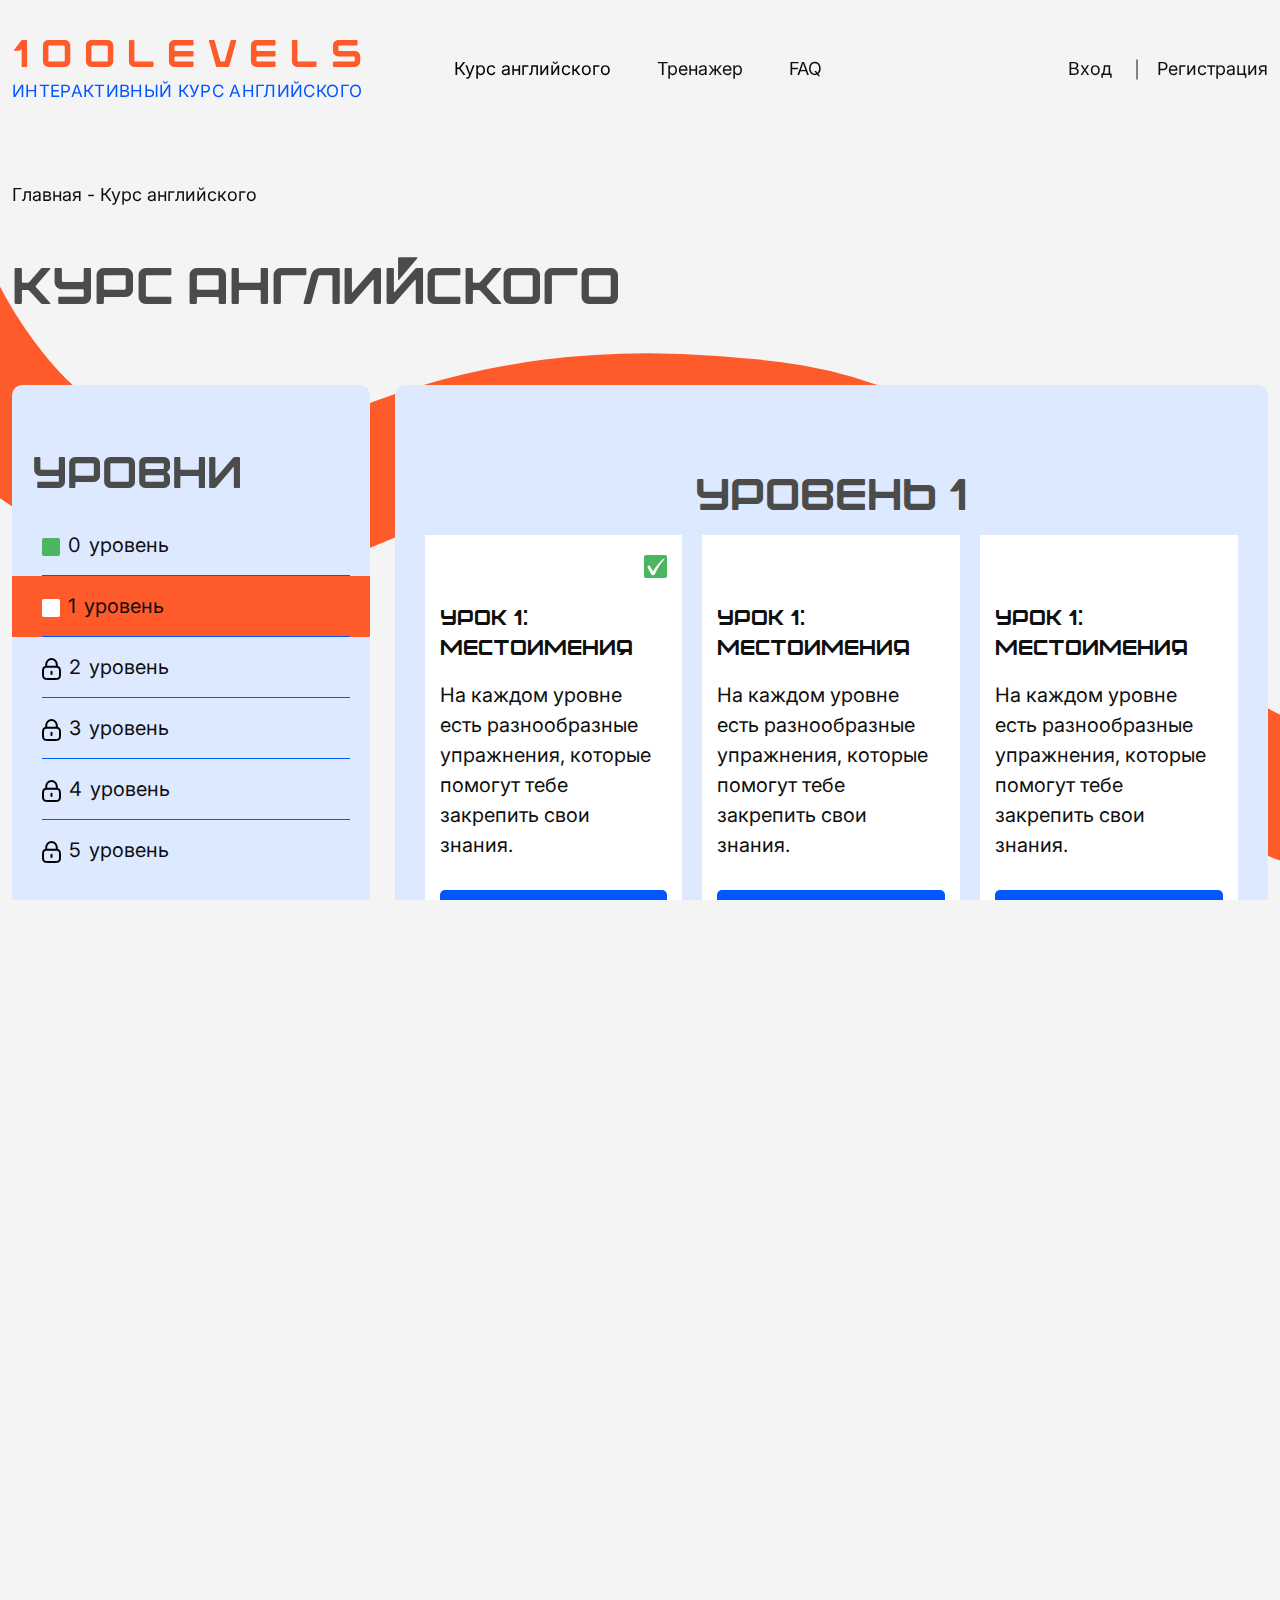
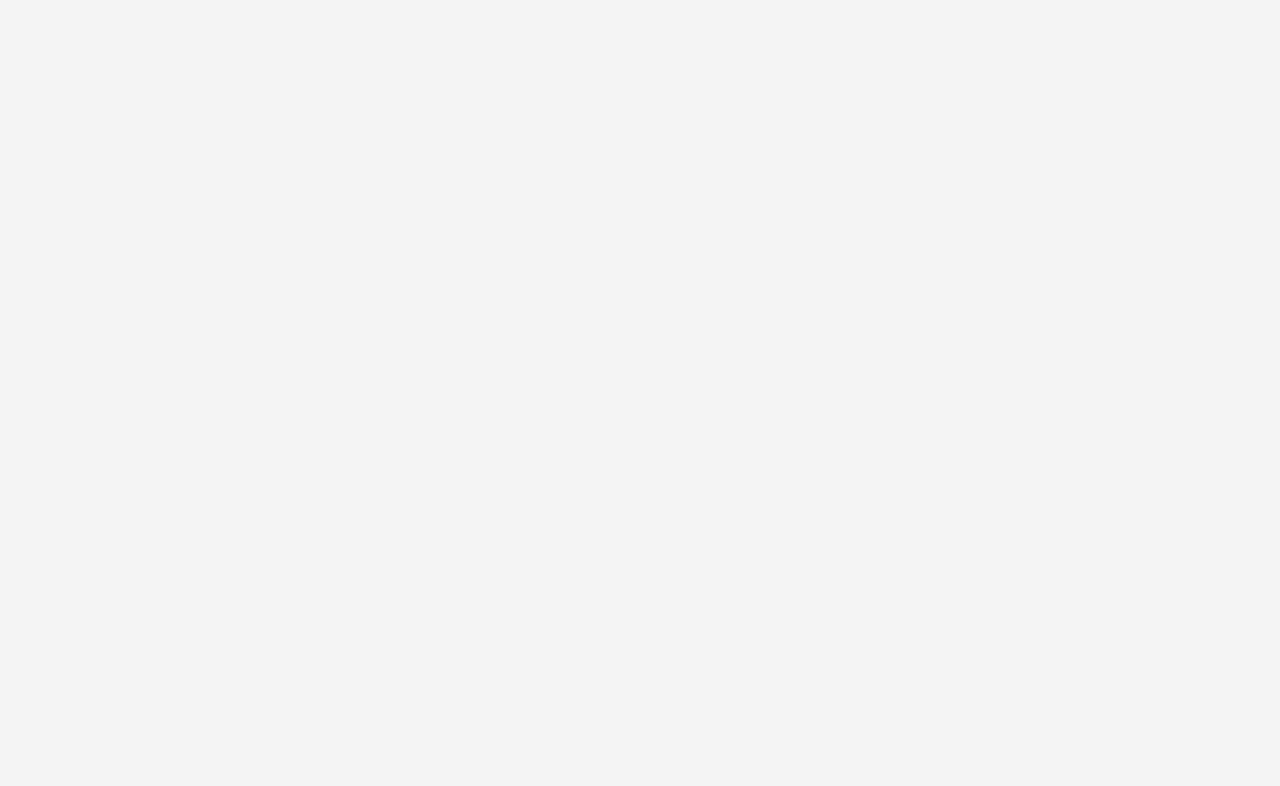
==== lesson.html @ b23f9817 "create new pages" ====
<!DOCTYPE html>
<html lang="en">
  <head>
    <meta charset="UTF-8" />
    <meta name="viewport" content="width=device-width, initial-scale=1.0" />
    <title>100 Levels</title>
    <link rel="preconnect" href="https://fonts.googleapis.com" />
    <link rel="preconnect" href="https://fonts.gstatic.com" crossorigin />
    <link
      href="https://fonts.googleapis.com/css2?family=Inter:ital,opsz,wght@0,14..32,100..900;1,14..32,100..900&display=swap"
      rel="stylesheet"
    />
    <link
      rel="stylesheet"
      href="https://unpkg.com/swiper/swiper-bundle.min.css"
    />
    <link
      href="https://cdn.jsdelivr.net/npm/bootstrap@5.3.3/dist/css/bootstrap.min.css"
      rel="stylesheet"
      integrity="sha384-QWTKZyjpPEjISv5WaRU9OFeRpok6YctnYmDr5pNlyT2bRjXh0JMhjY6hW+ALEwIH"
      crossorigin="anonymous"
    />
    <link rel="stylesheet" href="css/reset.css" />
    <link rel="stylesheet" href="css/fonts.css" />
    <link rel="stylesheet" href="css/style.css" />
  </head>
  <body>
    <div class="wrap">
      <header class="header">
        <div class="container-fluid">
          <div class="header-wrap">
            <div class="header-left">
              <a href="/" class="header-logo">
                <span>100LEVELs</span>
                <p>Интерактивный курс английского</p>
              </a>

              <nav class="navbar navbar-expand-lg nav-head">
                <div class="container-fluid">
                  <button
                    class="navbar-toggler"
                    type="button"
                    data-bs-toggle="offcanvas"
                    data-bs-target="#offcanvasNavbar"
                    aria-controls="offcanvasNavbar"
                    aria-label="Toggle navigation"
                  >
                    <span class="navbar-toggler-icon">
                      <img src="images/1.svg" alt="" />
                    </span>
                  </button>
                  <div
                    class="offcanvas offcanvas-end"
                    tabindex="-1"
                    id="offcanvasNavbar"
                    aria-labelledby="offcanvasNavbarLabel"
                  >
                    <div class="offcanvas-header">
                      <button
                        type="button"
                        class="btn-close"
                        data-bs-dismiss="offcanvas"
                        aria-label="Close"
                      ></button>
                    </div>
                    <div class="offcanvas-body">
                      <div class="header-right">
                        <a href="#" class="header-vhod">Вход</a>
                        <a href="#" class="header-registration">Регистрация</a>
                      </div>
                      <ul class="navbar-nav">
                        <li class="nav-item">
                          <a
                            class="nav-link active"
                            aria-current="page"
                            href="states.html"
                            >Курс английского</a
                          >
                        </li>
                        <li class="nav-item">
                          <a class="nav-link" href="states-open.html"
                            >Тренажер</a
                          >
                        </li>
                        <li class="nav-item">
                          <a class="nav-link" href="#">FAQ</a>
                        </li>
                      </ul>
                      <div class="canvas-logo">
                        <span>100LEVELs</span>
                        <p>Интерактивный курс английского</p>
                      </div>
                    </div>
                  </div>
                </div>
              </nav>
            </div>
            <div class="header-right">
              <a href="#" class="header-vhod">Вход</a>
              <a href="#" class="header-registration">Регистрация</a>
            </div>
          </div>
        </div>
      </header>
      <main class="main">
        <div class="breadcrumbs">
          <div class="container-fluid">
            <div class="breadcrumbs-row">
              <a href="">
                <span>Главная </span>
              </a>
              <div class="bread-cp">-</div>
              <a href="">
                <span>Курс английского</span>
              </a>
            </div>
          </div>
        </div>
        <div class="container-fluid">
          <h1 class="title">Курс английского</h1>
        </div>
        <section class="section lesson">
          <div class="container-fluid">
            <div class="lesson-wrap">
              <div class="side">
                <div class="side-block">
                  <div class="accordion" id="accordionExample">
                    <div class="accordion-item">
                      <h2 class="accordion-header">
                        <button
                          class="accordion-button"
                          type="button"
                          data-bs-toggle="collapse"
                          data-bs-target="#collapseOne"
                          aria-expanded="true"
                          aria-controls="collapseOne"
                        >
                          <p>Уровни</p>
                          <img
                            class="lesson-arr"
                            src="images/lesson/arrow-end.svg"
                            alt=""
                          />
                        </button>
                      </h2>
                      <div
                        id="collapseOne"
                        class="accordion-collapse collapse show"
                        data-bs-parent="#accordionExample"
                      >
                        <div class="accordion-body side-levels">
                          <a href="#" class="side-level side-level--succes">
                            <div class="side-level-item">
                              <div class="side-level-img">
                                <img src="images/lesson/bg-green.svg" alt="" />
                              </div>
                              <div class="side-level-number">0</div>
                              <div class="side-level-text">уровень</div>
                            </div>
                          </a>
                          <a href="#" class="side-level side-level--active">
                            <div class="side-level-item">
                              <div class="side-level-img">
                                <img src="images/lesson/bg-white.svg" alt="" />
                              </div>
                              <div class="side-level-number">1</div>
                              <div class="side-level-text">уровень</div>
                            </div>
                          </a>
                          <a href="#" class="side-level">
                            <div class="side-level-item">
                              <div class="side-level-img">
                                <img src="images/lesson/bg-zamok.svg" alt="" />
                              </div>
                              <div class="side-level-number">2</div>
                              <div class="side-level-text">уровень</div>
                            </div>
                          </a>
                          <a href="#" class="side-level">
                            <div class="side-level-item">
                              <div class="side-level-img">
                                <img src="images/lesson/bg-zamok.svg" alt="" />
                              </div>
                              <div class="side-level-number">3</div>
                              <div class="side-level-text">уровень</div>
                            </div>
                          </a>
                          <a href="#" class="side-level">
                            <div class="side-level-item">
                              <div class="side-level-img">
                                <img src="images/lesson/bg-zamok.svg" alt="" />
                              </div>
                              <div class="side-level-number">4</div>
                              <div class="side-level-text">уровень</div>
                            </div>
                          </a>
                          <a href="#" class="side-level">
                            <div class="side-level-item">
                              <div class="side-level-img">
                                <img src="images/lesson/bg-zamok.svg" alt="" />
                              </div>
                              <div class="side-level-number">5</div>
                              <div class="side-level-text">уровень</div>
                            </div>
                          </a>
                        </div>
                      </div>
                    </div>
                  </div>
                </div>
                <div class="side-banner">
                  <div class="side-banner-text">Учите английский легко</div>
                  <div class="side-banner-img">
                    <img src="images/lesson/banner.png" alt="" />
                  </div>
                </div>
              </div>
              <div class="lesson-main">
                <div class="lesson-main-title">Уровень 1</div>
                <div class="lesson-wrapper">
                  <div class="lesson-item lesson-item--check">
                    <div class="lesson-check">
                      <img src="images/lesson/check-lesson.svg" alt="" />
                    </div>
                    <div class="lesson-item-title">Урок 1: Местоимения</div>
                    <p>
                      На каждом уровне есть разнообразные упражнения, которые
                      помогут тебе закрепить свои знания.
                    </p>
                    <a class="btns lesson-item-btn" href="#">Перейти</a>
                  </div>
                  <div class="lesson-item">
                    <div class="lesson-check">
                      <img src="images/lesson/check-lesson.svg" alt="" />
                    </div>
                    <div class="lesson-item-title">Урок 1: Местоимения</div>
                    <p>
                      На каждом уровне есть разнообразные упражнения, которые
                      помогут тебе закрепить свои знания.
                    </p>
                    <a class="btns lesson-item-btn" href="#">Перейти</a>
                  </div>
                  <div class="lesson-item">
                    <div class="lesson-check">
                      <img src="images/lesson/check-lesson.svg" alt="" />
                    </div>
                    <div class="lesson-item-title">Урок 1: Местоимения</div>
                    <p>
                      На каждом уровне есть разнообразные упражнения, которые
                      помогут тебе закрепить свои знания.
                    </p>
                    <a class="btns lesson-item-btn" href="#">Перейти</a>
                  </div>
                  <div class="lesson-item">
                    <div class="lesson-check">
                      <img src="images/lesson/check-lesson.svg" alt="" />
                    </div>
                    <div class="lesson-item-title">Урок 1: Местоимения</div>
                    <p>
                      На каждом уровне есть разнообразные упражнения, которые
                      помогут тебе закрепить свои знания.
                    </p>
                    <a class="btns lesson-item-btn" href="#">Перейти</a>
                  </div>
                  <div class="lesson-item">
                    <div class="lesson-check">
                      <img src="images/lesson/check-lesson.svg" alt="" />
                    </div>
                    <div class="lesson-item-title">Урок 1: Местоимения</div>
                    <p>
                      На каждом уровне есть разнообразные упражнения, которые
                      помогут тебе закрепить свои знания.
                    </p>
                    <a class="btns lesson-item-btn" href="#">Перейти</a>
                  </div>
                  <div class="lesson-item">
                    <div class="lesson-check">
                      <img src="images/lesson/check-lesson.svg" alt="" />
                    </div>
                    <div class="lesson-item-title">Урок 1: Местоимения</div>
                    <p>
                      На каждом уровне есть разнообразные упражнения, которые
                      помогут тебе закрепить свои знания.
                    </p>
                    <a class="btns lesson-item-btn" href="#">Перейти</a>
                  </div>
                  <div class="lesson-item">
                    <div class="lesson-check">
                      <img src="images/lesson/check-lesson.svg" alt="" />
                    </div>
                    <div class="lesson-item-title">Урок 1: Местоимения</div>
                    <p>
                      На каждом уровне есть разнообразные упражнения, которые
                      помогут тебе закрепить свои знания.
                    </p>
                    <a class="btns lesson-item-btn" href="#">Перейти</a>
                  </div>
                  <div class="lesson-item">
                    <div class="lesson-check">
                      <img src="images/lesson/check-lesson.svg" alt="" />
                    </div>
                    <div class="lesson-item-title">Урок 1: Местоимения</div>
                    <p>
                      На каждом уровне есть разнообразные упражнения, которые
                      помогут тебе закрепить свои знания.
                    </p>
                    <a class="btns lesson-item-btn" href="#">Перейти</a>
                  </div>
                  <div class="lesson-item">
                    <div class="lesson-check">
                      <img src="images/lesson/check-lesson.svg" alt="" />
                    </div>
                    <div class="lesson-item-title">Урок 1: Местоимения</div>
                    <p>
                      На каждом уровне есть разнообразные упражнения, которые
                      помогут тебе закрепить свои знания.
                    </p>
                    <a class="btns lesson-item-btn" href="#">Перейти</a>
                  </div>
                </div>
              </div>
            </div>
          </div>
        </section>
      </main>
      <footer class="footer">
        <div class="container-fluid">
          <div class="footer-desk">
            <div class="footer-wrap">
              <div class="footer-left">
                <a href="/" class="footer-logo">
                  <span>100LEVELs</span>
                  <p>Интерактивный курс английского</p>
                </a>
                <nav class="footer-nav">
                  <ul>
                    <li>
                      <a href="#">Курс английского</a>
                    </li>
                    <li>
                      <a href="#">Тренажер</a>
                    </li>
                    <li>
                      <a href="#">FAQ</a>
                    </li>
                  </ul>
                </nav>
              </div>
              <div class="footer-right">
                <span>По всем вопросам:</span>
                <a href="mailto:info@100levels.ru">info@100levels.ru</a>
                <div class="cards">
                  <div class="cards-img">
                    <img src="images/mir.svg" alt="" />
                  </div>
                  <div class="cards-img">
                    <img src="images/visa.svg" alt="" />
                  </div>
                  <div class="cards-img">
                    <img src="images/mastercard.svg" alt="" />
                  </div>
                </div>
              </div>
            </div>
            <a href="#" class="confidince">Правовая информация</a>
          </div>
          <div class="footer-mobile">
            <a href="/" class="footer-logo">
              <span>100LEVELs</span>
              <p>Интерактивный курс английского</p>
            </a>
            <div class="footer-row">
              <nav class="footer-nav">
                <ul>
                  <li>
                    <a href="#">Курс английского</a>
                  </li>
                  <li>
                    <a href="#">Тренажер</a>
                  </li>
                  <li>
                    <a href="#">FAQ</a>
                  </li>
                </ul>
              </nav>
              <div class="footer-right">
                <span>По всем вопросам:</span>
                <a href="mailto:info@100levels.ru">info@100levels.ru</a>
              </div>
            </div>
            <div class="footer-row-2">
              <a href="#" class="confidince">Правовая информация</a>
              <div class="cards">
                <div class="cards-img">
                  <img src="images/mir.svg" alt="" />
                </div>
                <div class="cards-img">
                  <img src="images/visa.svg" alt="" />
                </div>
                <div class="cards-img">
                  <img src="images/mastercard.svg" alt="" />
                </div>
              </div>
            </div>
          </div>
        </div>
      </footer>
    </div>
  </body>
  <script src="https://unpkg.com/swiper/swiper-bundle.min.js"></script>
  <script
    src="https://cdn.jsdelivr.net/npm/bootstrap@5.3.3/dist/js/bootstrap.bundle.min.js"
    integrity="sha384-YvpcrYf0tY3lHB60NNkmXc5s9fDVZLESaAA55NDzOxhy9GkcIdslK1eN7N6jIeHz"
    crossorigin="anonymous"
  ></script>
  <script src="js/main.js"></script>
</html>
---- css/fonts.css ----
@font-face {
  font-family: "BOWLER-Regular";
  src: url("../fonts/bowler-regular.eot"); /* IE 9 Compatibility Mode */
  src: url("../fonts/bowler-regular.eot?#iefix") format("embedded-opentype"),
    /* IE < 9 */ url("../fonts/bowler-regular.woff2") format("woff2"),
    /* Super Modern Browsers */ url("../fonts/bowler-regular.woff")
      format("woff"),
    /* Firefox >= 3.6, any other modern browser */
      url("../fonts/bowler-regular.ttf") format("truetype"),
    /* Safari, Android, iOS */ url("../fonts/bowler-regular.svg#bowler-regular")
      format("svg"); /* Chrome < 4, Legacy iOS */
}
---- css/style.css ----
:root {
  --font-family: "Inter", sans-serif;
  --second-family: "BOWLER-Regular", sans-serif;
  --third-family: "Brusher Bold", sans-serif;
}

.container-fluid {
  max-width: 1736px;
}

.wrap {
  min-height: 100%;
  display: flex;
  flex-direction: column;
}

html {
  overflow-x: hidden;
}

html,
body {
  height: 100%;
}

img {
  max-width: 100%;
}

body {
  font-family: var(--font-family);
  font-weight: 400;
  font-size: 20px;
  line-height: 200%;
  color: #0f0f0f;
  overflow-x: hidden;
  background: #f4f4f4;
}

main {
  flex-grow: 1;
}

.header-wrap {
  display: flex;
  justify-content: space-between;
  align-items: center;
  padding-top: 30px;
  padding-bottom: 20px;
}

.header-left {
  display: flex;
  gap: 60px;
  align-items: center;
  max-height: 128px;
}

.header-logo {
  text-decoration: none;
}

.header-logo span {
  font-family: var(--second-family);
  font-weight: 400;
  font-size: 39px;
  line-height: 120%;
  letter-spacing: 0.31em;
  color: #ff5a2a;
}

.header-logo p {
  font-family: var(--font-family);
  font-weight: 400;
  font-size: 17px;
  line-height: 117%;
  letter-spacing: 0.02em;
  text-transform: uppercase;
  color: #0057ff;
  margin-bottom: 0;
}

.nav-head .nav-link {
  font-family: var(--font-family);
  font-weight: 400;
  font-size: 18px;
  line-height: 250%;
  text-align: center;
  color: #0f0f0f;
}

.nav-head .navbar-nav {
  gap: 30px;
}

.header-right {
  display: flex;
  align-items: center;
  gap: 10px;
}

.header-vhod {
  font-family: var(--font-family);
  font-weight: 400;
  font-size: 18px;
  line-height: 250%;
  text-align: center;
  color: #0f0f0f;
  position: relative;
  padding-right: 35px;
  text-decoration: none;
}

.header-vhod:after {
  content: "";
  position: absolute;
  top: 50%;
  right: 0;
  transform: translate(0%, -50%);
  background: #0f0f0f;
  width: 20px;
  height: 1px;
  transform: rotate(-90deg);
}

.header-registration {
  font-family: var(--font-family);
  font-weight: 400;
  font-size: 18px;
  line-height: 250%;
  text-align: center;
  color: #0f0f0f;
  text-decoration: none;
}

.hero-title {
  font-family: var(--second-family);
  font-weight: 400;
  font-size: 91px;
  line-height: 132%;
  letter-spacing: 0.14em;
  color: #4b4b4b;
  margin-bottom: 15px;
}

.hero-row {
  display: flex;
  gap: 40px;
}

.btns {
  border-radius: 5px;
  padding: 11px 10px;
  background: #0057ff;
  font-family: var(--font-family);
  font-weight: 400;
  font-size: 20px;
  line-height: 225%;
  text-transform: uppercase;
  text-align: center;
  color: #fff;
  transition: all 0.5s;
  display: block;
  text-decoration: none;
  height: -moz-max-content;
  height: max-content;
}

.btns:hover {
  background: #ff5a2a;
}

.hero-row span {
  font-family: var(--second-family);
  font-weight: 400;
  font-size: 25px;
  line-height: 160%;
  letter-spacing: 0.14em;
  color: #ff5a2a;
  max-width: 460px;
}

.hero-wrap {
  position: relative;
  padding-bottom: 80px;
}

.hero-wrap::after {
  content: "";
  position: absolute;
  bottom: 0px;
  right: 0;
  background: url("../images/man.svg");
  background-size: cover;
  background-repeat: no-repeat;
  width: 440px;
  height: 359px;
  z-index: -1;
}

.hero-slider {
  border: 4px solid #ff5a2a;
  border-radius: 20px;
  background: #fff;
}

.hero-slide-title {
  font-family: var(--second-family);
  font-weight: 400;
  font-size: 72px;
  line-height: 111%;
  color: #4b4b4b;
  margin-bottom: 25px;
  margin-top: 60px;
}

.hero-slide-text {
  font-family: var(--font-family);
  font-weight: 400;
  font-size: 20px;
  line-height: 200%;
  color: #0f0f0f;
  margin-bottom: 120px;
}

.hero-btns {
  display: flex;
  gap: 25px;
  align-items: center;
}

.hero-swiper {
  position: relative;
}

.hero-swiper-btn {
  border-radius: 5px;
  background: #0057ff;
  display: flex;
  align-items: center;
  justify-content: center;
  width: 67px;
  height: 52px;
}

.hero-slide {
  display: flex;
  justify-content: space-between;
  gap: 10px;
}

.hero-slide-info {
  padding-top: 50px;
  padding-left: 30px;
  padding-bottom: 75px;
}

.hero-pagination {
  display: flex;
  gap: 40px;
  position: absolute;
  top: 40px !important;
  left: 30px !important;
}

.hero-pagination .swiper-pagination-bullet {
  width: 72px;
  height: 2px;
  background: #4b4b4b;
  border-radius: 0;
}

.hero-pagination .swiper-pagination-bullet-active {
  width: 72px;
  height: 4px;
  background: #4b4b4b;
}

.hero-slide-img img {
  height: 100%;
  -o-object-fit: contain;
     object-fit: contain;
}

.banner-row {
  display: flex;
  justify-content: space-between;
  background: #ff5a2a;
  padding: 50px 35px;
  border-radius: 10px;
}

.banner-row {
  font-family: var(--second-family);
  font-weight: 400;
  font-size: 57px;
  line-height: 111%;
  letter-spacing: 0.04em;
  color: #fff;
  align-items: center;
}

.section {
  margin-bottom: 80px;
}

.banner-btn {
  width: 100%;
  max-width: 405px;
  line-height: 225%;
  letter-spacing: 0.1em;
}

.banner {
  position: relative;
}

.banner:after {
  content: "";
  position: absolute;
  right: -15%;
  top: -100%;
  border-radius: 100%;
  background: #0057ff;
  width: 413px;
  height: 413px;
  z-index: -1;
}

.banner-2-wrap {
  border-radius: 20px;
  background: #0057ff;
  padding: 50px 35px 0px;
  position: relative;
  display: flex;
  justify-content: space-between;
}

.banner-2-img {
  margin-right: -35px;
  margin-top: 120px;
  max-width: 450px;
}

.banner-2-img img {
  -o-object-fit: cover;
     object-fit: cover;
  max-width: none;
  width: 100%;
}

.banner-2-title {
  font-family: var(--second-family);
  font-weight: 400;
  font-size: 47px;
  line-height: 115%;
  letter-spacing: 0.14em;
  color: #fff;
  margin-bottom: 30px;
}

.banner-2-text {
  font-family: var(--font-family);
  font-weight: 400;
  font-size: 40px;
  line-height: 112%;
  color: #fff;
  max-width: 1050px;
}

.blocks-wrap {
  display: grid;
  grid-template-columns: 1fr 1fr 1fr 1fr 1fr 1fr;
  gap: 40px;
}

.blocks-item {
  padding-top: 50px;
  padding-left: 33px;
  padding-bottom: 37px;
  position: relative;
  display: flex;
  flex-direction: column;
  justify-content: space-between;
  grid-column: 2 span;
  border: 4px solid #0057ff;
  border-radius: 10px;
  background: #fff;
  min-height: 528px;
  overflow: hidden;
}

.blocks-item:nth-child(1) {
  grid-column: 3 span;
  padding-top: 70px;
}

.blocks-item:nth-child(2) {
  grid-column: 3 span;
  padding-top: 70px;
}

.blocks-item:nth-child(2n) {
  border: 4px solid #ff5a2a;
}

.blocks-item-title {
  font-family: var(--second-family);
  font-weight: 400;
  font-size: 28px;
  line-height: 146%;
  letter-spacing: 0.14em;
  color: #0f0f0f;
  margin-bottom: 20px;
  max-width: 450px;
}

.blocks-item-text {
  font-family: var(--font-family);
  font-weight: 400;
  font-size: 20px;
  line-height: 175%;
  color: #0f0f0f;
  max-width: 300px;
}

.blocks-item:nth-child(1) .blocks-item-text {
  max-width: 450px;
}

.blocks-item:nth-child(2) .blocks-item-text {
  max-width: 450px;
}

.blocks-item:nth-child(1) .blocks-item-title {
  max-width: 630px;
  font-size: 35px;
  margin-bottom: 25px;
}

.blocks-item:nth-child(2) .blocks-item-title {
  max-width: 630px;
  font-size: 35px;
  margin-bottom: 25px;
}

.blocks-item-img {
  position: absolute;
  bottom: -4px;
  right: 0;
}

.btn-item {
  display: flex;
  align-items: center;
  justify-content: center;
  border-radius: 5px;
  background: #0057ff;
  max-width: 106px;
  height: 82px;
}

.blocks-item-img-1::after {
  content: "";
  position: absolute;
  bottom: 30%;
  right: 65%;
  transform: translate(-50%, -50%);
  background: url("../images/block/1-1.svg");
  width: 150px;
  height: 93px;
  background-repeat: no-repeat;
}

.blocks-info {
  z-index: 2;
}

.blocks-info {
  margin-bottom: 15px;
}

.blocks-item:nth-child(3)::after {
  content: "";
  position: absolute;
  top: -10px;
  right: 0;
  background: url("../images/block/3-1.svg");
  width: 100px;
  height: 116px;
  background-repeat: no-repeat;
}

.blocks-item-img-4::after {
  content: "";
  position: absolute;
  top: 0;
  right: 0%;
  transform: translate(-50%, -50%);
  background: url("../images/block/4-1.svg");
  width: 93px;
  height: 104px;
  background-repeat: no-repeat;
}

.blocks-item:nth-child(4) {
  overflow: visible;
  padding-left: 10px;
}

.blocks-item-img-4 {
  bottom: 0px;
  right: -20px;
}

.form-wrapper {
  background: #0057ff;
  border-radius: 20px;
  display: flex;
  gap: 20px;
  padding-top: 120px;
  padding-left: 33px;
  padding-bottom: 10px;
  padding-right: 33px;
}

.form-info {
  display: flex;
  justify-content: space-between;
  flex-direction: column;
}

.form-info p {
  font-family: var(--font-family);
  font-weight: 400;
  font-size: 48px;
  line-height: 127%;
  color: #fff;
  max-width: 550px;
  margin-bottom: 130px;
  z-index: 2;
}

.form-info span {
  font-family: var(--second-family);
  font-weight: 400;
  font-size: 96px;
  text-transform: uppercase;
  color: #fff;
  position: relative;
}

.form-custom input:not([type=submit]) {
  width: 100%;
  display: block;
  margin-bottom: 20px;
  border: 2px solid #fff;
  padding: 10px 10px 10px 30px;
  max-width: 550px;
  font-family: var(--font-family);
  font-weight: 400;
  font-size: 20px;
  line-height: 200%;
  color: #fff;
  background: #0057ff;
  outline: none;
}

.form-custom input::-moz-placeholder {
  font-family: var(--font-family);
  font-weight: 400;
  font-size: 20px;
  line-height: 200%;
  color: #fff;
}

.form-custom input::placeholder {
  font-family: var(--font-family);
  font-weight: 400;
  font-size: 20px;
  line-height: 200%;
  color: #fff;
}

.form-wrap {
  width: 100%;
}

.form-btn {
  border-radius: 5px;
  padding: 11px 10px;
  background: #fff;
  font-family: var(--font-family);
  font-weight: 400;
  font-size: 20px;
  line-height: 225%;
  text-transform: uppercase;
  text-align: center;
  color: #0057ff;
  display: block;
  width: 100%;
  text-decoration: none;
  margin-top: 40px;
}

.form-custom label {
  display: flex;
  gap: 10px;
  align-items: center;
  margin-top: 30px;
}

.form-custom input[type=checkbox] {
  display: block;
  margin-bottom: 0px;
  padding: 0;
  width: 30px;
  height: 30px;
  background: #fff;
  border-radius: 3px;
  border: none;
  -webkit-appearance: none;
     -moz-appearance: none;
          appearance: none;
  position: relative;
  cursor: pointer;
  flex-shrink: 0;
}

.form-custom input[type=checkbox]:checked::after {
  content: "";
  position: absolute;
  top: 50%;
  left: 50%;
  transform: translate(-50%, -50%);
  border-radius: 3px;
  width: 20px;
  height: 20px;
  background: #ff5a2a;
}

.form-custom label span {
  font-family: var(--font-family);
  font-weight: 400;
  font-size: 14px;
  line-height: 146%;
  color: #fff;
}

.form-custom label span a {
  text-decoration: none;
  border-bottom: 1px solid #ff5a2a;
  display: inline;
  font-family: var(--font-family);
  font-weight: 400;
  font-size: 14px;
  line-height: 146%;
  color: #fff;
}

.form-custom {
  width: 100%;
  max-width: 550px;
}

.blocks {
  padding-bottom: 220px;
  position: relative;
  margin-bottom: 0;
}

.blocks::after {
  content: "";
  position: absolute;
  bottom: 0;
  left: 0;
  width: 100%;
  height: 550px;
  background: url(../images/bg-2.svg);
  z-index: -1;
  background-size: cover;
  background-repeat: no-repeat;
}

.blocks::before {
  content: "";
  position: absolute;
  top: -330px;
  left: 0;
  width: 431px;
  height: 678px;
  background: url(../images/Vector.svg);
  z-index: -1;
  background-size: cover;
  background-repeat: no-repeat;
}

.section.form {
  margin-bottom: 200px;
}

.format-wrap {
  border: 4px solid #0057ff;
  border-radius: 5px;
  background: #fff;
  display: flex;
  justify-content: space-between;
  gap: 10px;
}

.format-left {
  padding-left: 33px;
  padding-top: 70px;
  padding-right: 30px;
  padding-bottom: 70px;
}

.format-right {
  padding-left: 40px;
  padding-right: 30px;
  padding-top: 70px;
  background: #0057ff;
  border-radius: 15px 0px 0px 15px;
  width: 50%;
  margin-top: -4px;
  margin-bottom: -4px;
}

.format-left-item {
  margin-bottom: 30px;
}

.format-left-item span {
  font-family: var(--second-family);
  font-weight: 400;
  font-size: 39px;
  line-height: 146%;
  letter-spacing: 0.14em;
  color: #ff5a2a;
  margin-bottom: 30px;
}

.format-left-item p {
  font-family: var(--font-family);
  font-weight: 400;
  font-size: 20px;
  line-height: 175%;
  color: #0f0f0f;
  margin-bottom: 0;
}

.format-right-title {
  font-family: var(--second-family);
  font-weight: 400;
  font-size: 61px;
  line-height: 117%;
  letter-spacing: 0.03em;
  color: #fff;
  margin-bottom: 60px;
}

.format-right p {
  font-family: var(--font-family);
  font-weight: 400;
  font-size: 20px;
  line-height: 175%;
  color: #fff;
  margin-bottom: 0;
}

.price-wrap {
  gap: 40px;
  display: flex;
  justify-content: space-between;
}

.price-item {
  padding: 35px;
  border: 3px solid #ff5a2a;
  border-radius: 5px;
  background: #fff;
  transition: all 0.5s;
  max-width: 404px;
  width: 100%;
}

.price-sale {
  border-radius: 90px;
  width: 78px;
  height: 78px;
  display: flex;
  align-items: center;
  justify-content: center;
  background: #ff5a2a;
  margin-left: auto;
  margin-bottom: 20px;
  transition: all 0.5s;
}

.price-sale span {
  font-family: var(--font-family);
  font-weight: 400;
  font-size: 16px;
  text-transform: uppercase;
  color: #fff;
}

.price-title span {
  font-family: var(--font-family);
  font-weight: 400;
  font-size: 22px;
  text-transform: uppercase;
  color: #0057ff;
  margin-bottom: 5px;
}

.price-title-text {
  font-family: var(--second-family);
  font-weight: 400;
  font-size: 37px;
  text-transform: uppercase;
  color: #4b4b4b;
  margin-bottom: 30px;
}

.price-info {
  font-family: var(--font-family);
  font-weight: 400;
  font-size: 20px;
  line-height: 130%;
  color: #0f0f0f;
  margin-bottom: 60px;
}

.price-value span {
  font-family: var(--font-family);
  font-weight: 400;
  font-size: 16px;
  text-transform: uppercase;
  color: #0057ff;
}

.price-value-row {
  display: flex;
  gap: 10px;
  align-items: center;
}

.price-value-old {
  font-family: var(--font-family);
  font-weight: 400;
  font-size: 21px;
  color: #4b4b4b;
  text-decoration: line-through;
  text-decoration-color: #ff5a2a;
}

.price-value-new {
  font-family: var(--font-family);
  font-weight: 400;
  font-size: 27px;
  color: #4b4b4b;
}

.price-value {
  margin-bottom: 70px;
}

.price-hover-block {
  font-family: var(--font-family);
  font-weight: 400;
  font-size: 16px;
  text-transform: uppercase;
  text-align: center;
  color: #fff;
  border-radius: 5px;
  padding: 0px 29px;
  background: #ff5a2a;
  max-height: 50px;
  opacity: 0;
  visibility: hidden;
  height: 0;
  transition: all 0.5s;
}

.price-item:hover .price-hover-block {
  opacity: 1;
  visibility: visible;
  height: auto;
  margin-bottom: 60px;
  padding: 5px 29px;
}

.price-item:hover .price-sale {
  opacity: 0;
  visibility: hidden;
  height: 0;
}

.price-item:hover {
  border-color: #0057ff;
  transform: scaleY(1.1);
}

.price {
  position: relative;
}

.price::before {
  content: "";
  position: absolute;
  left: 0;
  top: 20%;
  background: url("../images/Vector-2.svg");
  background-repeat: no-repeat;
  width: 300px;
  height: 681px;
  z-index: -1;
}

.price-title-main {
  font-family: var(--second-family);
  font-weight: 400;
  font-size: 92px;
  line-height: 130%;
  color: #4b4b4b;
  margin-bottom: 60px;
}

.reviews-title {
  font-family: var(--second-family);
  font-weight: 400;
  font-size: 92px;
  line-height: 130%;
  color: #4b4b4b;
  margin-bottom: 100px;
}

.reviews-form {
  max-width: 402px;
  display: flex;
  flex-direction: column;
  flex-shrink: 0;
}

.reviews-form-row {
  margin-bottom: 30px;
}

.reviews-block {
  padding-top: 40px;
  padding-left: 10px;
  width: 100%;
  height: 100%;
  background: #ff5a2a;
  border-radius: 10px;
  font-family: var(--second-family);
  font-weight: 400;
  font-size: 20px;
  line-height: 150%;
  color: #fff;
}

.reviews-slide {
  border-radius: 10px;
  background: #dde9ff;
  padding-top: 65px;
  padding-left: 10px;
  padding-right: 10px;
  padding-bottom: 35px;
  height: 100%;
}

.reviews-name {
  font-family: var(--second-family);
  font-weight: 400;
  font-size: 24px;
  line-height: 125%;
  color: #0f0f0f;
  margin-bottom: 22px;
}

.reviews-text {
  font-family: var(--font-family);
  font-weight: 400;
  font-size: 20px;
  line-height: 150%;
  color: #0f0f0f;
  margin-bottom: 0;
}

.reviews-slider {
  width: 100%;
  display: flex;
  gap: 40px;
}

.reviews-wrapper-swiper .swiper-slide {
  height: auto;
}

.acc-question .accordion-item {
  border: none;
  background: #fff;
  margin-bottom: 15px;
  border-radius: 5px;
}

.acc-question .accordion-button {
  border-radius: 5px;
  display: flex;
  gap: 10px;
  align-items: center;
  padding: 20px 30px;
  border: 1px solid #0057ff;
}

.acc-question .accordion-button p {
  font-family: var(--font-family);
  font-weight: 400;
  font-size: 20px;
  line-height: 150%;
  color: #0f0f0f;
  margin-bottom: 0;
}

.question-btn {
  width: 40px;
  height: 40px;
  border-radius: 100%;
  background: #ff5a2a;
  position: relative;
  flex-shrink: 0;
}

.question-btn:after {
  content: "";
  position: absolute;
  top: 50%;
  left: 50%;
  transform: translate(-50%, -50%);
  width: 21px;
  height: 1px;
  background: #fff;
}

.question-btn::before {
  content: "";
  position: absolute;
  top: 50%;
  left: 50%;
  transform: translate(-50%, -50%) rotate(90deg);
  width: 21px;
  height: 1px;
  background: #fff;
  transition: all 0.5s;
}

.acc-question .accordion-button::after {
  display: none;
}

.acc-question .accordion-button:focus {
  box-shadow: none;
  background: transparent;
}

.acc-question .accordion-body {
  padding: 45px 80px;
  font-family: var(--font-family);
  font-weight: 400;
  font-size: 20px;
  line-height: 150%;
  color: #0f0f0f;
  border: 1px solid #0057ff;
  border-radius: 5px;
}

.acc-question .accordion-button:not(.collapsed) .question-btn::before {
  transform: translate(-50%, -50%) rotate(0deg);
}

.acc-question .accordion-button:not(.collapsed) {
  background: transparent;
}

.question-title {
  font-family: var(--second-family);
  font-weight: 400;
  font-size: 92px;
  line-height: 130%;
  color: #4b4b4b;
  margin-bottom: 50px;
}

.reviews {
  margin-bottom: 120px;
}

.text-content h3 {
  font-family: var(--second-family);
  font-weight: 400;
  font-size: 27px;
  line-height: 111%;
  color: #0f0f0f;
  margin-bottom: 40px;
}

.text-content p {
  font-family: var(--font-family);
  font-size: 20px;
  font-weight: 400;
  line-height: 111%;
  color: #0f0f0f;
}

.question {
  margin-bottom: 130px;
}

.footer-wrap {
  padding-top: 45px;
  border-top: 4px solid #0057ff;
  display: flex;
  justify-content: space-between;
}

.footer-left {
  display: flex;
  gap: 20px;
  align-items: center;
}

.footer-logo {
  text-decoration: none;
}

.footer-logo span {
  font-family: var(--second-family);
  font-weight: 400;
  font-size: 39px;
  line-height: 120%;
  letter-spacing: 0.31em;
  color: #ff5a2a;
}

.footer-logo p {
  font-family: var(--font-family);
  font-weight: 400;
  font-size: 17px;
  line-height: 117%;
  letter-spacing: 0.02em;
  text-transform: uppercase;
  color: #0057ff;
  margin-bottom: 0;
}

.footer-nav ul {
  padding-left: 0;
  display: flex;
  gap: 10px;
  list-style: none;
}

.footer-nav li {
  padding: 20px;
  text-align: center;
}

.footer-nav li a {
  font-family: var(--font-family);
  font-weight: 400;
  font-size: 18px;
  line-height: 250%;
  text-align: center;
  color: #0f0f0f;
  text-decoration: none;
}

.footer-right span {
  display: block;
  font-family: var(--font-family);
  font-weight: 400;
  font-size: 18px;
  line-height: 100%;
  text-align: center;
  color: #0f0f0f;
  margin-bottom: 10px;
}

.footer-right a {
  font-family: var(--font-family);
  font-weight: 400;
  font-size: 18px;
  line-height: 100%;
  color: #0f0f0f;
  text-decoration: none;
}

.cards {
  display: flex;
  align-items: center;
  gap: 6px;
}

.confidince {
  font-family: var(--font-family);
  font-weight: 400;
  font-size: 18px;
  line-height: 250%;
  color: #a0a0a0;
  text-decoration: none;
}

.footer {
  padding-bottom: 30px;
}

.mobile-herot-title {
  display: none;
}

.blocks-wrap-mobile {
  display: none;
}

.form-info-img {
  margin-left: auto;
  margin-top: -170px;
  margin-bottom: 30px;
}

.footer-mobile {
  display: none;
}

.breadcrumbs {
  margin-top: 45px;
  margin-bottom: 40px;
}

.breadcrumbs-row {
  display: flex;
  gap: 5px;
  align-items: center;
}

.breadcrumbs-row a {
  text-decoration: none;
}

.breadcrumbs-row a span {
  font-family: var(--font-family);
  font-weight: 400;
  font-size: 18px;
  line-height: 250%;
  color: #0f0f0f;
}

.bread-cp {
  font-family: var(--font-family);
  font-weight: 400;
  font-size: 18px;
  line-height: 250%;
  color: #0f0f0f;
}

.states-title-main {
  font-family: var(--second-family);
  font-weight: 400;
  font-size: 52px;
  line-height: 100%;
  color: #4b4b4b;
  margin-bottom: 60px;
}

.states-wrapper {
  display: grid;
  grid-template-columns: 1fr 1fr 1fr 1fr;
  gap: 40px;
  margin-bottom: 100px;
}

.states-wrapper:after {
  content: "";
  position: absolute;
  bottom: 50px;
  left: 0;
  background: url("../images/states/bg-2.svg");
  width: 100%;
  height: 638px;
  z-index: -1;
  background-repeat: no-repeat;
  background-size: cover;
}

.states-section {
  position: relative;
}

.states-section::after {
  content: "";
  position: absolute;
  top: -140px;
  right: 0;
  background: url(../images/states/bg.svg);
  width: 260px;
  height: 470px;
  background-repeat: no-repeat;
  z-index: -1;
}

.states-item {
  background: #dde9ff;
  border-radius: 10px;
  padding-bottom: 70px;
}

.states-img {
  margin-bottom: 20px;
}

.states-info {
  padding-left: 10px;
  padding-right: 10px;
}

.states-title {
  font-family: var(--second-family);
  font-weight: 400;
  font-size: 21px;
  line-height: 143%;
  color: #0f0f0f;
  margin-bottom: 10px;
}

.states-info p {
  font-family: var(--font-family);
  font-weight: 400;
  font-size: 20px;
  line-height: 150%;
  color: #0f0f0f;
  margin-bottom: 40px;
}

.states-paggination {
  display: flex;
  gap: 12px;
  justify-content: end;
}

.paggination-state {
  border-radius: 5px;
  background: #fff;
  display: flex;
  align-items: center;
  justify-content: center;
  width: 61px;
  height: 47px;
  text-decoration: none;
  transition: all 0.5s;
}

.paggination-state:hover {
  background: #0057ff;
}

.paggination-state:hover span {
  color: #fff;
}

.paggination-state span {
  font-family: var(--font-family);
  font-weight: 400;
  font-size: 18px;
  line-height: 250%;
  color: #0057ff;
  transition: all 0.5s;
}

.paggination-state-active {
  background: #0057ff;
}

.paggination-state-active span {
  color: #fff;
}

.states-btn {
  padding-left: 10px;
  padding-right: 10px;
}

.states-paggination-bullet {
  display: flex;
  align-items: end;
  height: 41px;
}

.open-states-title {
  font-family: var(--second-family);
  font-weight: 400;
  font-size: 52px;
  line-height: 131%;
  color: #4b4b4b;
  margin-bottom: 60px;
}

.open-states-content h3 {
  font-family: var(--second-family);
  font-weight: 400;
  font-size: 27px;
  line-height: 111%;
  color: #0f0f0f;
  margin-bottom: 30px;
  margin-top: 40px;
}

.open-states-content h3:first-child {
  margin-top: 0;
}

.open-states-content p {
  font-family: var(--font-family);
  font-size: 20px;
  font-weight: 400;
  line-height: 111%;
  color: #0f0f0f;
}

.open-states {
  margin-bottom: 180px;
}

.states-other-title {
  font-family: var(--second-family);
  font-weight: 400;
  font-size: 52px;
  line-height: 131%;
  color: #4b4b4b;
  margin-bottom: 40px;
}

.state-other-wrapper {
  display: grid;
  grid-template-columns: 1fr 1fr 1fr 1fr;
  gap: 40px;
}

.open-states {
  position: relative;
}

.open-states::after {
  content: "";
  position: absolute;
  top: -100px;
  right: 0;
  background: url(../images/states/bg.svg);
  width: 260px;
  height: 470px;
  background-repeat: no-repeat;
  z-index: -1;
}

.states-other {
  position: relative;
}

.states-other:after {
  content: "";
  position: absolute;
  bottom: 50px;
  left: 0;
  background: url(../images/states/bg-2.svg);
  width: 100%;
  height: 638px;
  z-index: -1;
  background-repeat: no-repeat;
  background-size: cover;
}

.offcanvas-body .header-right {
  display: none;
}

.canvas-logo {
  display: none;
}

.title {
  font-family: var(--second-family);
  font-weight: 400;
  font-size: 52px;
  line-height: 131%;
  color: #4b4b4b;
  margin-bottom: 60px;
}

.question-2 {
  position: relative;
}

.question-2::after {
  content: "";
  position: absolute;
  top: -250px;
  right: 0;
  background: url(../images/states/bg.svg);
  width: 260px;
  height: 470px;
  background-repeat: no-repeat;
  z-index: -1;
}

.lesson-wrap {
  display: flex;
  gap: 25px;
  justify-content: space-between;
}

.side {
  max-width: 405px;
  display: flex;
  flex-direction: column;
}

.side-block {
  margin-bottom: 50px;
  margin-bottom: 50px;
  background: #dde9ff;
  border-radius: 10px;
}

.side-block button p {
  font-family: var(--second-family);
  font-weight: 400;
  font-size: 44px;
  line-height: 68%;
  color: #4b4b4b;
  line-height: 100%;
  margin-bottom: 0;
}

.side-block .accordion-button::after {
  display: none;
}

.side-block button {
  display: flex;
  gap: 10px;
}

.side-level {
  padding-left: 30px;
  padding-right: 20px;
  display: block;
  text-decoration: none;
}

.side-level-item {
  display: flex;
  gap: 8px;
  align-items: center;
  border-bottom: 1px solid #0057ff;
  padding-top: 10px;
  padding-bottom: 10px;
}

.side-level:last-child .side-level-item {
  border-bottom: none;
}

.side-level-number {
  font-family: var(--font-family);
  font-weight: 400;
  font-size: 20px;
  line-height: 100%;
  color: #0f0f0f;
}

.side-level-text {
  font-family: var(--font-family);
  font-weight: 400;
  font-size: 20px;
  line-height: 100%;
  color: #0f0f0f;
}

.side-level--active {
  background: #ff5a2a;
}

.side-banner {
  border-radius: 5px;
  background: #0057ff;
  padding-top: 75px;
}

.side-block .accordion-button:not(.collapsed) {
  background: transparent;
  box-shadow: none;
  padding-top: 70px;
}

.lesson-arr {
  opacity: 1;
  transition: all 0.5s;
}

.side-block .accordion-button:not(.collapsed) .lesson-arr {
  opacity: 0;
}

.side-block .accordion-button:focus {
  box-shadow: none;
}

.side-banner-text {
  font-family: var(--second-family);
  font-weight: 400;
  font-size: 34px;
  line-height: 118%;
  letter-spacing: 0.14em;
  color: #fff;
  padding-left: 30px;
  padding-right: 20px;
  margin-bottom: 80px;
}

.lesson-main {
  border-radius: 10px;
  background: #dde9ff;
  padding-top: 100px;
  padding-left: 30px;
  padding-right: 30px;
  padding-bottom: 75px;
}

.lesson-main-title {
  font-family: var(--second-family);
  font-weight: 400;
  font-size: 44px;
  line-height: 68%;
  text-align: center;
  color: #4b4b4b;
  margin-bottom: 20px;
}

.lesson-wrapper {
  display: grid;
  grid-template-columns: 1fr 1fr 1fr;
  gap: 20px;
}

.lesson-item {
  padding-top: 70px;
  background: #fff;
  padding-left: 15px;
  padding-right: 15px;
  padding-bottom: 50px;
  position: relative;
}

.lesson-check {
  display: none;
  align-items: center;
  justify-content: center;
  width: 23px;
  height: 23px;
  border-radius: 2px;
  background: #4db45f;
  position: absolute;
  top: 20px;
  right: 15px;
}

.lesson-check img {
  max-width: 100%;
}

.lesson-item-title {
  font-family: var(--second-family);
  font-weight: 400;
  font-size: 21px;
  line-height: 143%;
  color: #0f0f0f;
  margin-bottom: 15px;
}

.lesson-item p {
  font-family: var(--font-family);
  font-weight: 400;
  font-size: 20px;
  line-height: 150%;
  color: #0f0f0f;
  margin-bottom: 30px;
}

.lesson-item-btn {
  width: 100%;
  max-width: none;
}

.lesson-item--check .lesson-check {
  display: flex;
}

.side-block .accordion-item {
  background: transparent;
  border: none;
}

.side-block button {
  background: transparent;
  border: none;
}

.side-levels {
  padding: 0;
  padding-bottom: 50px;
}

.lesson {
  position: relative;
}

.lesson::after {
  content: "";
  position: absolute;
  top: -140px;
  left: 0;
  background: url("../images/lesson/row.svg");
  background-repeat: no-repeat;
  width: 100%;
  height: 654px;
  background-size: cover;
  z-index: -1;
}

.personal-account {
  margin-bottom: 200px;
  position: relative;
}

.personal-account::after {
  content: "";
  position: absolute;
  top: -140px;
  left: 0;
  background: url("../images/lesson/row.svg");
  background-repeat: no-repeat;
  width: 100%;
  height: 654px;
  background-size: cover;
  z-index: -1;
}

.personal-wrap {
  display: flex;
  gap: 20px;
}

.personal-left {
  width: 50%;
  border-radius: 10px;
  background: #dde9ff;
  padding-top: 50px;
  padding-left: 40px;
  padding-right: 30px;
  padding-bottom: 100px;
}

.personal-title {
  font-family: var(--second-family);
  font-weight: 400;
  font-size: 21px;
  line-height: 111%;
  color: #4b4b4b;
  margin-bottom: 20px;
}

.personal-form input {
  display: block;
  width: 100%;
  max-width: 263px;
  border-radius: 5px;
  background: #fff;
  font-family: var(--font-family);
  font-weight: 400;
  font-size: 21px;
  line-height: 111%;
  color: #000;
  border: none;
  padding: 10px;
}

.personal-form input::-moz-placeholder {
  background: #fff;
  font-family: var(--font-family);
  font-weight: 400;
  font-size: 21px;
  line-height: 111%;
  color: #000;
}

.personal-form input::placeholder {
  background: #fff;
  font-family: var(--font-family);
  font-weight: 400;
  font-size: 21px;
  line-height: 111%;
  color: #000;
}

.personal-form-row {
  display: flex;
  gap: 10px;
  margin-bottom: 15px;
}

.personal-link {
  width: 20px;
  height: 20px;
}

.personal-right {
  width: 50%;
  display: flex;
  flex-direction: column;
  justify-content: space-between;
}

.tarif {
  border-radius: 10px;
  background: #dde9ff;
  padding: 60px 30px 60px 35px;
  margin-bottom: 20px;
  display: flex;
  justify-content: space-between;
  gap: 10px;
}

.tarif-text-row {
  display: flex;
  gap: 20px;
  align-items: center;
}

.tarif-text {
  font-family: var(--second-family);
  font-weight: 400;
  font-size: 21px;
  line-height: 100%;
  color: #4b4b4b;
}

.tarif-date {
  font-family: var(--font-family);
  font-weight: 400;
  font-size: 20px;
  line-height: 100%;
  text-transform: uppercase;
  text-align: center;
  color: #000;
}

.tarif-btn {
  max-width: 230px;
  width: 100%;
}

.promokod-btn {
  max-width: 230px;
  width: 100%;
}

.promokod {
  border-radius: 10px;
  background: #dde9ff;
  padding: 60px 30px 60px 35px;
  display: flex;
  justify-content: space-between;
  gap: 10px;
}

.promokod-text {
  font-family: var(--second-family);
  font-weight: 400;
  font-size: 21px;
  line-height: 100%;
  color: #4b4b4b;
}

.promokod-row {
  display: flex;
  align-items: center;
  gap: 15px;
}

.promokod-form input {
  border-radius: 5px;
  background: #fff;
  max-width: 305px;
  width: 100%;
  border: none;
}

.states-banner {
  margin-bottom: 60px;
}

.states-banner-wrap {
  padding-top: 60px;
  padding-left: 35px;
  border-radius: 20px;
  background: #0057ff;
  position: relative;
  padding-bottom: 50px;
  display: flex;
  gap: 20px;
  justify-content: space-between;
}

.states-banner-info {
  max-width: 900px;
}

.states-banner-img {
  margin-top: -80px;
  margin-bottom: -70px;
  padding-right: 100px;
  flex-shrink: 0;
}

.states-banner-title {
  font-family: var(--second-family);
  font-weight: 400;
  font-size: 37px;
  line-height: 114%;
  letter-spacing: 0.14em;
  color: #fff;
  margin-bottom: 25px;
}

.states-banner-text {
  font-family: var(--font-family);
  font-weight: 400;
  font-size: 30px;
  line-height: 150%;
  color: #fff;
}

.state-other-mobile {
  display: none;
}

@media (max-width: 1500px) {
  .form-info-img {
    margin-top: -125px;
    margin-bottom: 30px;
  }
}
@media (max-width: 1400px) {
  .blocks-item-img img {
    display: none;
  }
  .blocks-item-img {
    position: static;
    bottom: auto;
    right: auto;
  }
  .blocks-item-img-4::after {
    top: auto;
    bottom: 50px;
  }
  .blocks-item-img-1::after {
    right: 0;
    bottom: 5%;
  }
  .blocks-item {
    padding-right: 20px;
  }
  .price-wrap {
    flex-wrap: wrap;
  }
  .states-banner-img {
    margin-top: 0px;
    margin-bottom: 0px;
  }
}
@media (max-width: 1200px) {
  .hero-wrap::after {
    display: none;
  }
  .hero-title {
    font-size: 72px;
  }
  .header-left {
    gap: 0px;
  }
  .nav-head .navbar-nav {
    gap: 0px;
  }
  .hero-slide-title {
    font-size: 52px;
  }
  .banner-2-img {
    margin-top: 220px;
  }
  .blocks-item:nth-child(1) .blocks-item-title {
    font-size: 24px;
  }
  .blocks-item:nth-child(2) .blocks-item-title {
    font-size: 24px;
  }
  .form-info p {
    font-size: 36px;
  }
  .form-info span {
    font-size: 66px;
  }
  .form-info-img {
    margin-left: 0;
  }
  .reviews-form {
    display: none;
  }
  .state-other-wrapper {
    grid-template-columns: 1fr 1fr 1fr;
  }
  .lesson-wrapper {
    grid-template-columns: 1fr 1fr;
  }
}
@media (max-width: 992px) {
  .header-right {
    display: none;
  }
  .header-left {
    justify-content: space-between;
    width: 100%;
  }
  .nav-head .navbar-toggler {
    padding: 0;
    border: none;
    box-shadow: none;
    outline: none;
  }
  .nav-head .navbar-toggler-icon {
    background: none;
    border: none;
    box-shadow: none;
    outline: none;
  }
  .hero-title {
    font-size: 52px;
  }
  .btns {
    line-height: 130%;
  }
  .hero-row {
    align-items: center;
  }
  .hero-slide-title {
    font-size: 42px;
  }
  .banner-row {
    flex-direction: column;
    gap: 35px;
    font-size: 46px;
    text-align: center;
  }
  .banner-btn {
    width: 100%;
    max-width: none;
  }
  .banner-2-wrap {
    flex-direction: column;
  }
  .banner-2-img {
    margin-top: 0;
    margin-left: auto;
  }
  .blocks-wrap-mobile {
    display: block;
    margin-top: 30px;
  }
  .blocks-item {
    display: none;
    padding-left: 10px;
    padding-top: 30px;
  }
  .blocks-item:nth-child(1) {
    display: block;
  }
  .blocks-item:nth-child(2) {
    display: block;
  }
  .blocks-wrap-mobile .swiper-slide {
    height: auto;
  }
  .blocks-wrap-mobile .blocks-item {
    height: 100%;
  }
  .blocks-wrap-mobile .blocks-item-title {
    font-size: 20px !important;
  }
  .form-wrapper {
    flex-direction: column;
    padding-top: 30px;
  }
  .format-wrap {
    flex-direction: column;
  }
  .format-left {
    order: 1;
  }
  .format-right {
    width: 100%;
    border-radius: 0px 0px 15px 15px;
    padding-top: 20px;
    padding-left: 10px;
  }
  .format-left {
    padding-top: 30px;
    padding-left: 10px;
    padding-bottom: 20px;
  }
  .price-item {
    max-width: none;
  }
  .footer-left {
    flex-direction: column;
  }
  .states-wrapper {
    grid-template-columns: 1fr 1fr 1fr;
  }
  .state-other-wrapper {
    grid-template-columns: 1fr 1fr;
  }
  .canvas-logo span {
    font-family: var(--second-family);
    font-weight: 400;
    font-size: 23px;
    line-height: 126%;
    letter-spacing: 0.19em;
    color: #fff;
  }
  .canvas-logo p {
    font-family: var(--font-family);
    font-weight: 400;
    font-size: 9px;
    line-height: 100%;
    letter-spacing: 0.01em;
    text-transform: uppercase;
    color: #fff;
  }
  .offcanvas.show:not(.hiding),
  .offcanvas.showing {
    transform: none;
    background: #0057ff;
  }
  .offcanvas.show:not(.hiding) .offcanvas-body,
  .offcanvas.showing .offcanvas-body {
    justify-content: space-between;
    display: flex;
    flex-direction: column;
  }
  .offcanvas.show:not(.hiding) .offcanvas-body .header-right,
  .offcanvas.showing .offcanvas-body .header-right {
    display: block;
  }
  .offcanvas.show:not(.hiding) .offcanvas-body .canvas-logo,
  .offcanvas.showing .offcanvas-body .canvas-logo {
    display: block;
  }
  .offcanvas.show:not(.hiding) .offcanvas-body,
  .offcanvas.showing .offcanvas-body {
    padding-left: 50px;
    padding-top: 0;
  }
  .offcanvas.show:not(.hiding) .offcanvas-body .nav-link,
  .offcanvas.showing .offcanvas-body .nav-link {
    text-align: left;
  }
  .navbar-nav .nav-link {
    color: #fff;
    font-size: 21px;
  }
  .nav-head .navbar-nav {
    gap: 20px;
  }
  .nav-head .btn-close {
    --bs-btn-close-color: #fff;
  }
  .navbar-nav .nav-link.active {
    color: #fff;
    font-size: 21px;
  }
  .offcanvas-body .header-right .header-vhod {
    color: #fff;
  }
  .offcanvas-body .header-right .header-vhod:after {
    background: #fff;
  }
  .offcanvas-body .header-right .header-registration {
    color: #fff;
  }
  .lesson-wrap {
    flex-direction: column;
  }
  .side-banner {
    display: none;
  }
  .side {
    max-width: none;
  }
  .personal-wrap {
    flex-direction: column;
  }
  .personal-left {
    width: 100%;
  }
  .personal-right {
    width: 100%;
  }
  .states-banner-wrap {
    flex-direction: column;
    padding-bottom: 0px;
  }
  .states-banner-img {
    margin-bottom: -20px;
    display: flex;
    justify-content: center;
  }
}
@media (max-width: 800px) {
  .hero-slide {
    flex-direction: column;
  }
  .hero-slide-info {
    padding-bottom: 40px;
  }
  .hero-btns {
    display: none;
  }
  .hero-slide-text {
    margin-bottom: 0;
  }
  .blocks-wrap {
    display: flex;
    flex-direction: column;
  }
  .blocks-item {
    min-height: auto;
    padding-top: 30px !important;
  }
  .states-wrapper {
    grid-template-columns: 1fr 1fr;
  }
  .offcanvas-body .header-right {
    display: block;
  }
  .nav-head .nav-link {
    text-align: left;
    line-height: 100%;
  }
  .tarif {
    flex-direction: column;
  }
  .promokod {
    flex-direction: column;
  }
}
@media (max-width: 600px) {
  .hero-row span {
    display: none;
  }
  .mobile-herot-title {
    display: inline-block;
    font-family: var(--second-family);
    font-weight: 400;
    font-size: 10px;
    line-height: 110%;
    letter-spacing: 0.14em;
    color: #ff5a2a;
    max-width: 175px;
  }
  .hero-title {
    font-size: 28px;
    line-height: 143%;
  }
  .hero-link {
    max-width: none;
    width: 100%;
    font-size: 15px;
  }
  .hero-wrap {
    padding-bottom: 30px;
  }
  .header-logo span {
    font-size: 23px;
  }
  .header-logo p {
    font-size: 9px;
    letter-spacing: 0.01em;
  }
  .hero-pagination {
    display: none;
  }
  .hero-slide-info {
    padding-left: 15px;
    padding-right: 15px;
    padding-top: 40px;
  }
  .hero-slide-title {
    margin-top: 0;
    font-size: 22px;
    margin-bottom: 25px;
  }
  .hero-slide-text {
    font-family: var(--font-family);
    font-weight: 400;
    font-size: 15px;
    line-height: 133%;
    color: #0f0f0f;
  }
  .hero-slide-img img {
    border-radius: 20px;
  }
  .section {
    margin-bottom: 25px;
  }
  .banner-row {
    font-size: 16px;
    padding: 30px 15px;
    gap: 15px;
  }
  .banner-btn {
    font-size: 10px;
    max-width: 267px;
  }
  .hero {
    position: relative;
  }
  .hero:after {
    content: "";
    position: absolute;
    top: 10%;
    left: 0;
    width: 91px;
    height: 221px;
    background: url("../images/Ellipse-4.svg");
    background-repeat: no-repeat;
    z-index: -1;
  }
  .banner:after {
    width: 244px;
    height: 244px;
    right: -122px;
    top: -100px;
  }
  .banner-2-title {
    font-size: 22px;
    line-height: 182%;
    letter-spacing: 0.14em;
    margin-bottom: 20px;
  }
  .banner-2-wrap {
    padding: 40px 20px 0;
    gap: 20px;
  }
  .banner-2-img {
    margin-right: -20px;
  }
  .banner-2-text {
    font-size: 15px;
    line-height: 133%;
  }
  .blocks::before {
    display: none;
  }
  .btn-item {
    display: none;
  }
  .blocks-item-title {
    font-size: 17px !important;
    margin-bottom: 15px !important;
  }
  .blocks-item-text {
    font-size: 15px;
  }
  .blocks-item-img-1::after {
    display: none;
  }
  .blocks-wrap .blocks-item {
    min-height: 220px;
  }
  .blocks-wrap {
    gap: 20px;
  }
  .blocks-wrap .blocks-item:nth-child(1):after {
    content: "";
    position: absolute;
    bottom: 15px;
    right: 35px;
    background: url("../images/mobile/1.svg");
    width: 70px;
    height: 43px;
  }
  .blocks-wrap .blocks-item:nth-child(2):after {
    content: "";
    position: absolute;
    top: 5px;
    right: 0px;
    background: url("../images/mobile/2-1.svg");
    width: 70px;
    height: 70px;
    background-repeat: no-repeat;
  }
  .blocks-wrap .blocks-item:nth-child(2)::before {
    content: "";
    position: absolute;
    bottom: 15px;
    left: 40px;
    background: url("../images/mobile/2-2.svg");
    width: 50px;
    height: 40px;
    background-repeat: no-repeat;
  }
  .blocks-item-img-4::after {
    display: none;
  }
  .blocks-wrap-mobile .swiper-slide:nth-child(1) .blocks-item:after {
    content: "";
    position: absolute;
    bottom: 0px;
    right: 0;
    background: url("../images/mobile/3-1.svg");
    width: 86px;
    height: 90px;
    background-repeat: no-repeat;
  }
  .blocks-wrap-mobile .swiper-slide:nth-child(2) .blocks-item:after {
    content: "";
    position: absolute;
    bottom: 10px;
    right: 10px;
    background: url("../images/block/4-1.svg");
    width: 93px;
    height: 104px;
    background-size: cover;
    background-repeat: no-repeat;
  }
  .blocks::after {
    bottom: 454px;
    left: 0;
    width: 100%;
    height: 200px;
  }
  .blocks-wrap-mobile {
    padding-left: 0.75rem;
  }
  .form-info p {
    font-size: 15px;
    line-height: 133%;
    order: 1;
    margin-bottom: 30px;
  }
  .form-info span {
    font-size: 40px;
    line-height: 100%;
    letter-spacing: 0.14em;
    color: #fff;
    margin-bottom: 15px;
    display: block;
  }
  .form-info-img {
    order: 1;
    position: absolute;
    right: 0;
    bottom: -10px;
    margin-top: 0px;
    margin-bottom: 0px;
  }
  .form-info {
    position: relative;
  }
  .form-info-img img {
    -o-object-fit: cover;
       object-fit: cover;
    max-width: 148px;
  }
  .form-wrapper {
    padding-left: 10px;
    padding-right: 10px;
  }
  .form-custom input:not([type=submit]) {
    padding: 5px 10px 5px 30px;
    line-height: 145%;
    font-size: 12px;
  }
  .form-custom input[type=checkbox] {
    width: 24px;
    height: 24px;
    padding: 0;
  }
  .form-custom input[type=checkbox]:checked::after {
    border-radius: 3px;
    width: 16px;
    height: 16px;
    background: #ff5a2a;
  }
  .form-btn {
    font-size: 12px;
    margin-top: 30px;
  }
  .form-custom input::-moz-placeholder {
    font-size: 12px;
  }
  .form-custom input::placeholder {
    font-size: 12px;
  }
  .form-custom label {
    margin-top: 20px;
    margin-bottom: 50px;
  }
  .blocks {
    padding-bottom: 30px;
    margin-bottom: 0;
  }
  .format-right-title {
    font-size: 15px;
    margin-bottom: 20px;
  }
  .format-right p {
    font-size: 15px;
    margin-bottom: 20px;
  }
  .format-left {
    padding-top: 20px;
    padding-bottom: 30px;
  }
  .format-left-item:last-child {
    margin-bottom: 0;
  }
  .format-left-item span {
    font-size: 15px;
  }
  .format-left-item p {
    font-size: 15px;
  }
  .format-left-item {
    margin-bottom: 10px;
  }
  .format-right {
    border-radius: 0px 0px 5px 5px;
  }
  .format-wrap {
    border: 2px solid #0057ff;
  }
  .section.form {
    margin-bottom: 50px;
  }
  .section-format {
    margin-bottom: 90px;
  }
  .price-title-main {
    text-align: center;
    font-size: 35px;
  }
  .price-item {
    padding: 20px;
  }
  .price-sale {
    width: 59px;
    height: 59px;
    margin-bottom: 0;
  }
  .price-sale span {
    font-size: 12px;
  }
  .price-title span {
    font-size: 12px;
    line-height: 100%;
    margin-bottom: 5px;
    display: block;
  }
  .price-title-text {
    font-size: 20px;
    line-height: 100%;
  }
  .price-info {
    font-size: 15px;
    line-height: 173%;
    margin-bottom: 20px;
  }
  .price-value span {
    font-size: 12px;
    display: block;
    line-height: 100%;
  }
  .price-value-old {
    font-size: 12px;
  }
  .price-value-new {
    font-size: 15px;
  }
  .price-value {
    margin-bottom: 30px;
  }
  .price-btn {
    font-size: 15px;
  }
  .price-wrap {
    gap: 30px;
  }
  .price {
    margin-bottom: 60px;
  }
  .reviews-title {
    text-align: center;
    font-size: 35px;
    margin-bottom: 25px;
  }
  .reviews-slide {
    padding-top: 50px;
  }
  .reviews-name {
    font-size: 20px;
  }
  .reviews-text {
    font-size: 15px;
    line-height: 200%;
  }
  .reviews {
    margin-bottom: 50px;
  }
  .question-title {
    font-size: 35px;
    margin-bottom: 30px;
    text-align: center;
  }
  .acc-question .accordion-button {
    padding: 20px 10px;
  }
  .acc-question .accordion-body {
    padding: 25px 40px;
    font-size: 15px;
  }
  .question-btn {
    width: 25px;
    height: 25px;
  }
  .question-btn::before {
    width: 15px;
  }
  .question-btn::after {
    width: 15px;
  }
  .acc-question .accordion-button p {
    font-size: 15px;
  }
  .question {
    margin-bottom: 90px;
  }
  .text-content h3 {
    font-size: 20px;
  }
  .text-content p {
    font-size: 15px;
  }
  .text {
    margin-bottom: 50px;
  }
  .footer-wrap {
    border-top: 2px solid #0057ff;
    padding-top: 15px;
  }
  .footer-nav ul {
    flex-direction: column;
  }
  .footer-nav li {
    padding: 0;
    line-height: 100%;
    text-align: left;
  }
  .footer-left {
    align-items: normal;
  }
  .footer-desk {
    display: none;
  }
  .footer-mobile {
    display: block;
    border-top: 2px solid #0057ff;
    padding-top: 15px;
  }
  .footer-row {
    display: flex;
    gap: 20px;
    justify-content: space-between;
  }
  .footer-nav li a {
    font-size: 12px;
    margin-bottom: 10px;
    line-height: 100%;
    display: block;
    text-align: left;
  }
  .footer-logo span {
    font-size: 23px;
  }
  .footer-logo p {
    font-size: 9px;
  }
  .footer-right span {
    font-size: 12px;
  }
  .footer-right a {
    font-size: 12px;
  }
  .confidince {
    font-size: 12px;
    line-height: 100%;
  }
  .footer-row-2 {
    display: flex;
    gap: 20px;
    justify-content: space-between;
    align-items: center;
  }
  .footer-logo {
    margin-bottom: 10px;
    display: block;
  }
  .states-wrapper {
    grid-template-columns: 1fr;
    gap: 30px;
    margin-bottom: 80px;
  }
  .states-img img {
    width: 100%;
  }
  .states-title {
    font-size: 15px;
  }
  .states-info {
    padding-left: 5px;
    padding-right: 5px;
  }
  .states-info p {
    font-size: 15px;
    margin-bottom: 20px;
  }
  .states-btn {
    font-size: 12px;
    max-width: 160px;
  }
  .states-item {
    padding-bottom: 20px;
  }
  .states-paggination {
    justify-content: flex-start;
  }
  .paggination-state span {
    font-size: 12px;
  }
  .paggination-state {
    width: 55px;
    height: 43px;
  }
  .states-title-main {
    text-align: center;
    font-size: 35px;
    margin-bottom: 20px;
  }
  .breadcrumbs {
    margin-bottom: 20px;
    margin-top: 25px;
  }
  .breadcrumbs-row a span {
    font-size: 12px;
  }
  .states-section::after {
    content: "";
    position: absolute;
    top: 0px;
    right: auto;
    left: 0;
    background: url(../images/states/bg-3.svg);
    width: 211px;
    height: 211px;
    background-repeat: no-repeat;
    z-index: -1;
  }
  .states-wrapper:after {
    content: "";
    position: absolute;
    bottom: 50px;
    left: 0;
    background: url("../images/states/bg-2.svg");
    width: 100%;
    height: 190px;
    z-index: -1;
    background-repeat: no-repeat;
    background-size: cover;
    background-position: right;
  }
  .state-other-wrapper {
    grid-template-columns: 1fr;
  }
  .open-states-title {
    font-size: 35px;
    text-align: center;
    margin-bottom: 20px;
  }
  .open-states-content h3 {
    font-size: 20px;
  }
  .open-states-content p {
    font-size: 15px;
  }
  .states-other-title {
    font-size: 35px;
    text-align: center;
  }
  .open-states::after {
    content: "";
    position: absolute;
    top: 0px;
    right: auto;
    left: 0;
    background: url(../images/states/bg-3.svg);
    width: 211px;
    height: 211px;
    background-repeat: no-repeat;
    z-index: -1;
  }
  .states-other:after {
    content: "";
    position: absolute;
    bottom: 50px;
    left: 0;
    background: url(../images/states/bg-2.svg);
    width: 100%;
    height: 190px;
    z-index: -1;
    background-repeat: no-repeat;
    background-size: cover;
    background-position: right;
  }
  .question-2::after {
    content: "";
    position: absolute;
    top: -100px;
    right: auto;
    left: 0;
    background: url(../images/states/bg-3.svg);
    width: 211px;
    height: 211px;
    background-repeat: no-repeat;
    z-index: -1;
  }
  .title {
    font-size: 35px;
    text-align: center;
    line-height: 130%;
    margin-bottom: 30px;
  }
  .lesson::after {
    content: "";
    position: absolute;
    top: 0px;
    right: auto;
    left: 0;
    background: url(../images/states/bg-3.svg);
    width: 211px;
    height: 211px;
    background-repeat: no-repeat;
    z-index: -1;
  }
  .side {
    max-width: none;
  }
  .side-block button p {
    font-size: 28px;
  }
  .side-level-text {
    font-size: 15px;
  }
  .side-level-number {
    font-size: 15px;
  }
  .side-level-item {
    border-bottom: none;
  }
  .side-level {
    border-bottom: 1px solid #0057ff;
  }
  .side-level--active {
    border-bottom: none;
  }
  .side-level--succes {
    border-bottom: none;
  }
  .side-block .accordion-button:not(.collapsed) {
    padding-top: 40px;
  }
  .side-block button {
    padding-top: 30px;
    padding-bottom: 30px;
  }
  .side-block {
    margin-bottom: 0;
  }
  .lesson-wrap {
    gap: 20px;
  }
  .lesson-main {
    padding-top: 40px;
    padding-left: 0;
    padding-right: 0;
    padding-bottom: 0;
  }
  .lesson-main-title {
    font-size: 28px;
    text-align: left;
    padding-left: 15px;
  }
  .lesson-wrapper {
    grid-template-columns: 1fr;
  }
  .lesson-item {
    padding-top: 25px;
    padding-bottom: 20px;
  }
  .lesson-item-title {
    font-size: 15px;
  }
  .lesson-item p {
    font-size: 15px;
  }
  .lesson-item-btn {
    font-size: 15px;
    padding-top: 20px;
    padding-bottom: 20px;
  }
  .lesson-main::after {
    content: "";
    position: absolute;
    top: 20%;
    right: 0;
    background: url("../images/lesson/circle-blue.svg");
    width: 114px;
    height: 244px;
    background-repeat: no-repeat;
    z-index: -1;
  }
  .personal-left {
    padding-bottom: 50px;
    padding-left: 20px;
  }
  .tarif {
    padding-left: 20px;
    padding-top: 30px;
    padding-bottom: 30px;
    padding-right: 20px;
    gap: 20px;
  }
  .promokod {
    padding-left: 20px;
    padding-top: 30px;
    padding-bottom: 30px;
    padding-right: 20px;
    gap: 20px;
  }
  .tarif-text {
    font-size: 15px;
  }
  .tarif-date {
    font-size: 14px;
  }
  .tarif-btn {
    font-size: 15px;
    max-width: none;
  }
  .promokod-text {
    font-size: 15px;
  }
  .promokod-date {
    font-size: 14px;
  }
  .promokod-btn {
    font-size: 15px;
    max-width: none;
  }
  .states-banner-img {
    padding-right: 0;
  }
  .states-banner-title {
    font-size: 27px;
    margin-bottom: 20px;
  }
  .states-banner-text {
    font-size: 15px;
    margin-bottom: 10px;
  }
  .states-banner-wrap {
    padding-top: 40px;
    padding-left: 15px;
    border-radius: 15px;
    background: #0057ff;
    position: relative;
    padding-bottom: 0px;
  }
  .states-banner {
    margin-bottom: 90px;
  }
  .state-other-mobile {
    display: block;
    padding-left: 0.75rem;
  }
  .state-other-mobile .states-btn {
    max-width: none;
  }
  .state-other-wrapper {
    display: none;
  }
}
@media (max-width: 420px) {
  .form-info p {
    margin-bottom: 40px;
  }
  .form-info-img {
    right: 0;
    bottom: -20px;
  }
  .form-info span {
    font-size: 32px;
  }
}
@media (max-width: 350px) {
  .title {
    font-size: 32px;
  }
}/*# sourceMappingURL=style.css.map */
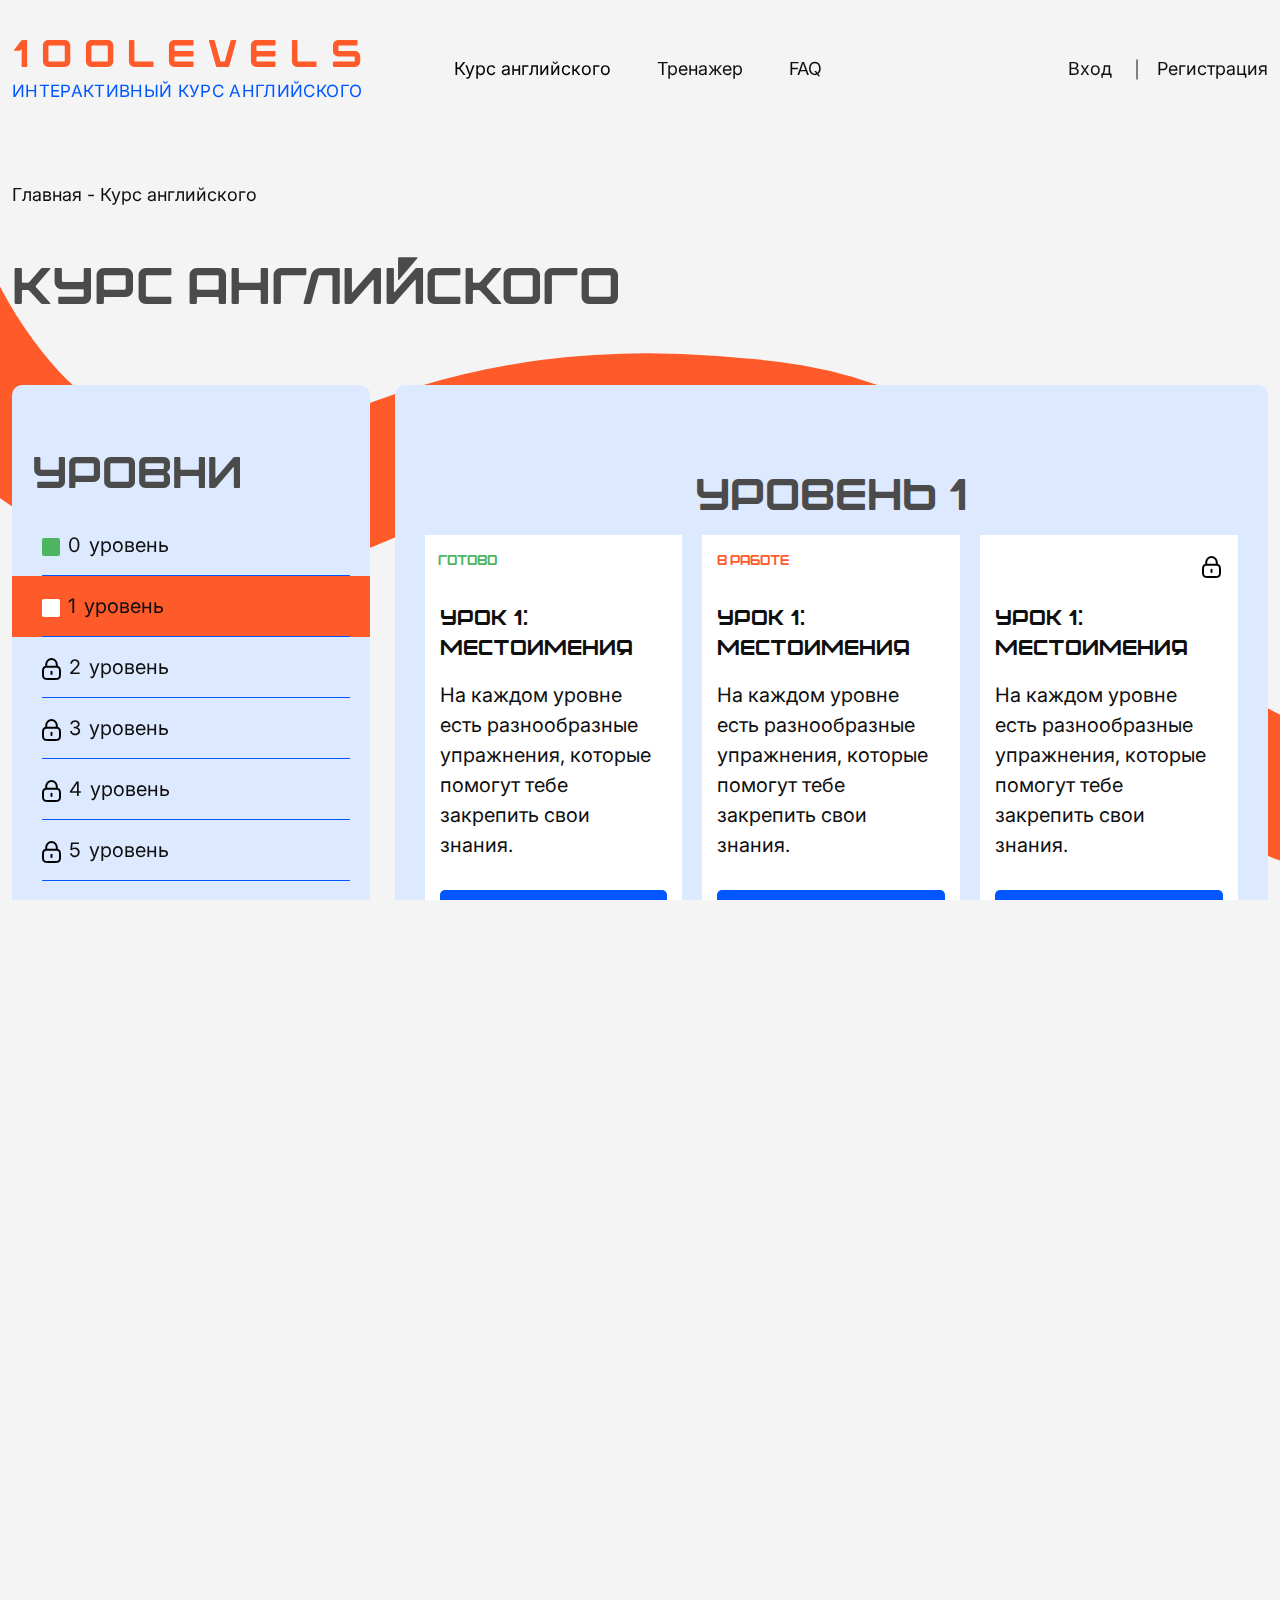
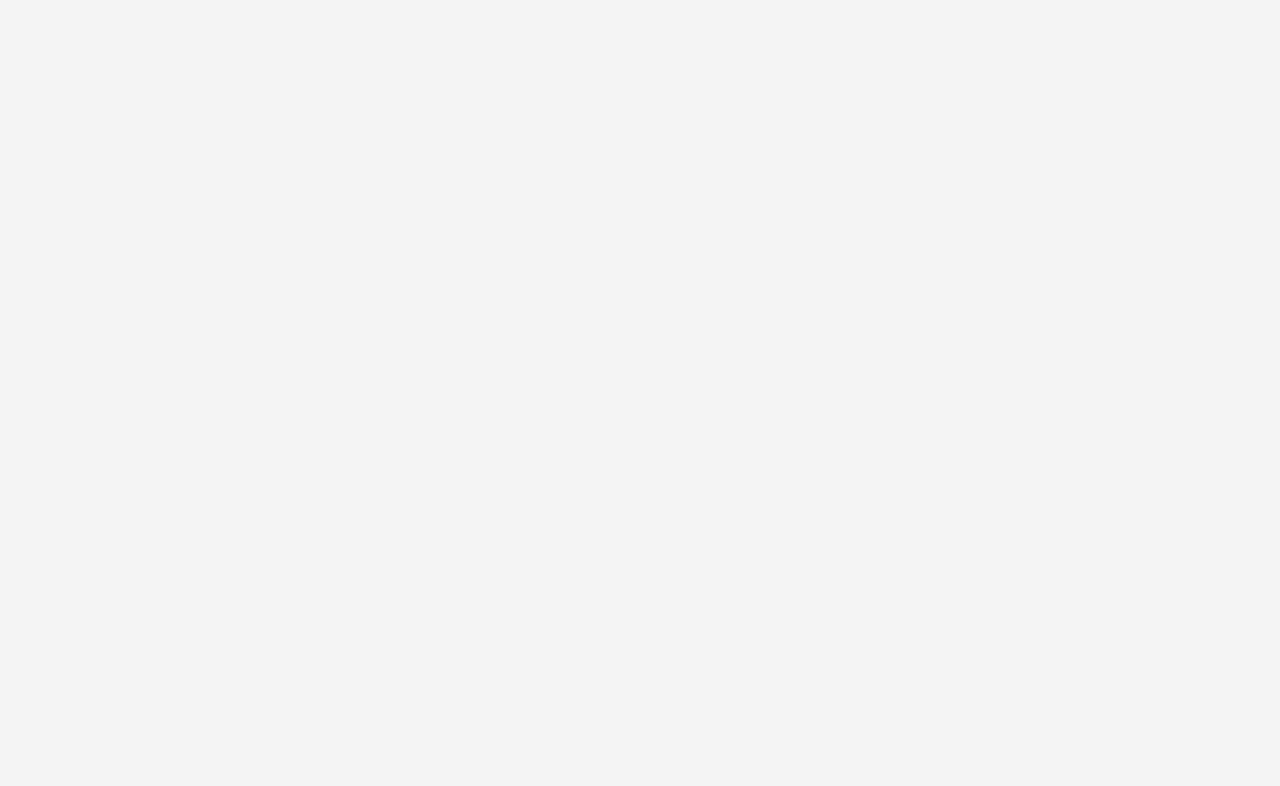
==== commit 6a28d36c: "fix v.2" ====
--- a/lesson.html
+++ b/lesson.html
@@ -145,7 +145,7 @@
                       </h2>
                       <div
                         id="collapseOne"
-                        class="accordion-collapse collapse show"
+                        class="accordion-collapse side-accord collapse show"
                         data-bs-parent="#accordionExample"
                       >
                         <div class="accordion-body side-levels">
@@ -203,6 +203,60 @@
                               <div class="side-level-text">уровень</div>
                             </div>
                           </a>
+                          <a href="#" class="side-level">
+                            <div class="side-level-item">
+                              <div class="side-level-img">
+                                <img src="images/lesson/bg-zamok.svg" alt="" />
+                              </div>
+                              <div class="side-level-number">4</div>
+                              <div class="side-level-text">уровень</div>
+                            </div>
+                          </a>
+                          <a href="#" class="side-level">
+                            <div class="side-level-item">
+                              <div class="side-level-img">
+                                <img src="images/lesson/bg-zamok.svg" alt="" />
+                              </div>
+                              <div class="side-level-number">5</div>
+                              <div class="side-level-text">уровень</div>
+                            </div>
+                          </a>
+                          <a href="#" class="side-level">
+                            <div class="side-level-item">
+                              <div class="side-level-img">
+                                <img src="images/lesson/bg-zamok.svg" alt="" />
+                              </div>
+                              <div class="side-level-number">4</div>
+                              <div class="side-level-text">уровень</div>
+                            </div>
+                          </a>
+                          <a href="#" class="side-level">
+                            <div class="side-level-item">
+                              <div class="side-level-img">
+                                <img src="images/lesson/bg-zamok.svg" alt="" />
+                              </div>
+                              <div class="side-level-number">5</div>
+                              <div class="side-level-text">уровень</div>
+                            </div>
+                          </a>
+                          <a href="#" class="side-level">
+                            <div class="side-level-item">
+                              <div class="side-level-img">
+                                <img src="images/lesson/bg-zamok.svg" alt="" />
+                              </div>
+                              <div class="side-level-number">4</div>
+                              <div class="side-level-text">уровень</div>
+                            </div>
+                          </a>
+                          <a href="#" class="side-level">
+                            <div class="side-level-item">
+                              <div class="side-level-img">
+                                <img src="images/lesson/bg-zamok.svg" alt="" />
+                              </div>
+                              <div class="side-level-number">5</div>
+                              <div class="side-level-text">уровень</div>
+                            </div>
+                          </a>
                         </div>
                       </div>
                     </div>
@@ -218,31 +272,27 @@
               <div class="lesson-main">
                 <div class="lesson-main-title">Уровень 1</div>
                 <div class="lesson-wrapper">
+                  <div class="lesson-item lesson-item--succes">
+                    <div class="lesson-check">Готово</div>
+                    <div class="lesson-item-title">Урок 1: Местоимения</div>
+                    <p>
+                      На каждом уровне есть разнообразные упражнения, которые
+                      помогут тебе закрепить свои знания.
+                    </p>
+                    <a class="btns lesson-item-btn" href="#">Перейти</a>
+                  </div>
+                  <div class="lesson-item lesson-item--working">
+                    <div class="lesson-check">В работе</div>
+                    <div class="lesson-item-title">Урок 1: Местоимения</div>
+                    <p>
+                      На каждом уровне есть разнообразные упражнения, которые
+                      помогут тебе закрепить свои знания.
+                    </p>
+                    <a class="btns lesson-item-btn" href="#">Перейти</a>
+                  </div>
                   <div class="lesson-item lesson-item--check">
                     <div class="lesson-check">
-                      <img src="images/lesson/check-lesson.svg" alt="" />
-                    </div>
-                    <div class="lesson-item-title">Урок 1: Местоимения</div>
-                    <p>
-                      На каждом уровне есть разнообразные упражнения, которые
-                      помогут тебе закрепить свои знания.
-                    </p>
-                    <a class="btns lesson-item-btn" href="#">Перейти</a>
-                  </div>
-                  <div class="lesson-item">
-                    <div class="lesson-check">
-                      <img src="images/lesson/check-lesson.svg" alt="" />
-                    </div>
-                    <div class="lesson-item-title">Урок 1: Местоимения</div>
-                    <p>
-                      На каждом уровне есть разнообразные упражнения, которые
-                      помогут тебе закрепить свои знания.
-                    </p>
-                    <a class="btns lesson-item-btn" href="#">Перейти</a>
-                  </div>
-                  <div class="lesson-item">
-                    <div class="lesson-check">
-                      <img src="images/lesson/check-lesson.svg" alt="" />
+                      <img src="images/lesson/bg-zamok.svg" alt="" />
                     </div>
                     <div class="lesson-item-title">Урок 1: Местоимения</div>
                     <p>
--- a/css/style.css
+++ b/css/style.css
@@ -1,3 +1,4 @@
+@charset "UTF-8";
 :root {
   --font-family: "Inter", sans-serif;
   --second-family: "BOWLER-Regular", sans-serif;
@@ -227,6 +228,10 @@
   display: flex;
   gap: 25px;
   align-items: center;
+  position: absolute;
+  left: 30px;
+  bottom: 75px;
+  z-index: 2;
 }
 
 .hero-swiper {
@@ -770,8 +775,8 @@
 
 .price-wrap {
   gap: 40px;
-  display: flex;
-  justify-content: space-between;
+  display: grid;
+  grid-template-columns: repeat(4, minmax(0, 1fr));
 }
 
 .price-item {
@@ -900,6 +905,7 @@
 .price-item:hover {
   border-color: #0057ff;
   transform: scaleY(1.1);
+  transform-origin: top bottom;
 }
 
 .price {
@@ -1104,6 +1110,7 @@
   line-height: 111%;
   color: #0f0f0f;
   margin-bottom: 40px;
+  margin-top: 40px;
 }
 
 .text-content p {
@@ -1112,6 +1119,15 @@
   font-weight: 400;
   line-height: 111%;
   color: #0f0f0f;
+}
+
+.text-content li {
+  font-family: var(--font-family);
+  font-size: 20px;
+  font-weight: 400;
+  line-height: 111%;
+  color: #0f0f0f;
+  margin-bottom: 10px;
 }
 
 .question {
@@ -1668,11 +1684,33 @@
   justify-content: center;
   width: 23px;
   height: 23px;
-  border-radius: 2px;
-  background: #4db45f;
   position: absolute;
   top: 20px;
   right: 15px;
+}
+
+.lesson-item.lesson-item--succes .lesson-check {
+  right: auto;
+  left: 13px;
+  font-family: var(--second-family);
+  font-weight: 400;
+  font-size: 13px;
+  line-height: 100%;
+  color: #4db45f;
+  width: auto;
+  height: auto;
+}
+
+.lesson-item.lesson-item--working .lesson-check {
+  right: auto;
+  left: 15px;
+  font-family: var(--second-family);
+  font-weight: 400;
+  font-size: 13px;
+  line-height: 100%;
+  color: #ff5a2a;
+  width: auto;
+  height: auto;
 }
 
 .lesson-check img {
@@ -1706,6 +1744,14 @@
   display: flex;
 }
 
+.lesson-item--succes .lesson-check {
+  display: flex;
+}
+
+.lesson-item--working .lesson-check {
+  display: flex;
+}
+
 .side-block .accordion-item {
   background: transparent;
   border: none;
@@ -1718,7 +1764,6 @@
 
 .side-levels {
   padding: 0;
-  padding-bottom: 50px;
 }
 
 .lesson {
@@ -1899,11 +1944,18 @@
 }
 
 .promokod-form input {
+  display: block;
+  width: 100%;
+  max-width: 263px;
   border-radius: 5px;
   background: #fff;
-  max-width: 305px;
-  width: 100%;
+  font-family: var(--font-family);
+  font-weight: 400;
+  font-size: 21px;
+  line-height: 111%;
+  color: #000;
   border: none;
+  padding: 10px;
 }
 
 .states-banner {
@@ -1955,6 +2007,35 @@
   display: none;
 }
 
+.side-block .accordion-item {
+  padding-bottom: 50px;
+}
+
+.side-block .side-accord {
+  max-height: 440px;
+  overflow-y: auto;
+}
+
+/* хром, сафари */
+.side-block .side-accord::-webkit-scrollbar {
+  width: 0;
+}
+
+/* ie 10+ */
+.side-block .side-accord {
+  -ms-overflow-style: none;
+}
+
+/* фф (свойство больше не работает, других способов тоже нет)*/
+.side-block .side-accord {
+  overflow: -moz-scrollbars-none;
+}
+
+@media (max-width: 1690px) {
+  .price-title-text {
+    font-size: 28px;
+  }
+}
 @media (max-width: 1500px) {
   .form-info-img {
     margin-top: -125px;
@@ -1983,10 +2064,16 @@
   }
   .price-wrap {
     flex-wrap: wrap;
+    display: flex;
+    justify-content: center;
+    gap: 40px;
   }
   .states-banner-img {
     margin-top: 0px;
     margin-bottom: 0px;
+  }
+  .price-title-text {
+    font-size: 37px;
   }
 }
 @media (max-width: 1200px) {
@@ -2667,9 +2754,15 @@
   }
   .text-content h3 {
     font-size: 20px;
+    margin-top: 20px;
+    margin-bottom: 20px;
   }
   .text-content p {
     font-size: 15px;
+  }
+  .text-content li {
+    font-size: 15px;
+    margin-bottom: 10px;
   }
   .text {
     margin-bottom: 50px;
@@ -2933,7 +3026,7 @@
     grid-template-columns: 1fr;
   }
   .lesson-item {
-    padding-top: 25px;
+    padding-top: 45px;
     padding-bottom: 20px;
   }
   .lesson-item-title {
@@ -3028,6 +3121,14 @@
   .state-other-wrapper {
     display: none;
   }
+  .lesson-item.lesson-item--succes .lesson-check {
+    left: auto;
+    right: 15px;
+  }
+  .lesson-item.lesson-item--working .lesson-check {
+    left: auto;
+    right: 15px;
+  }
 }
 @media (max-width: 420px) {
   .form-info p {
